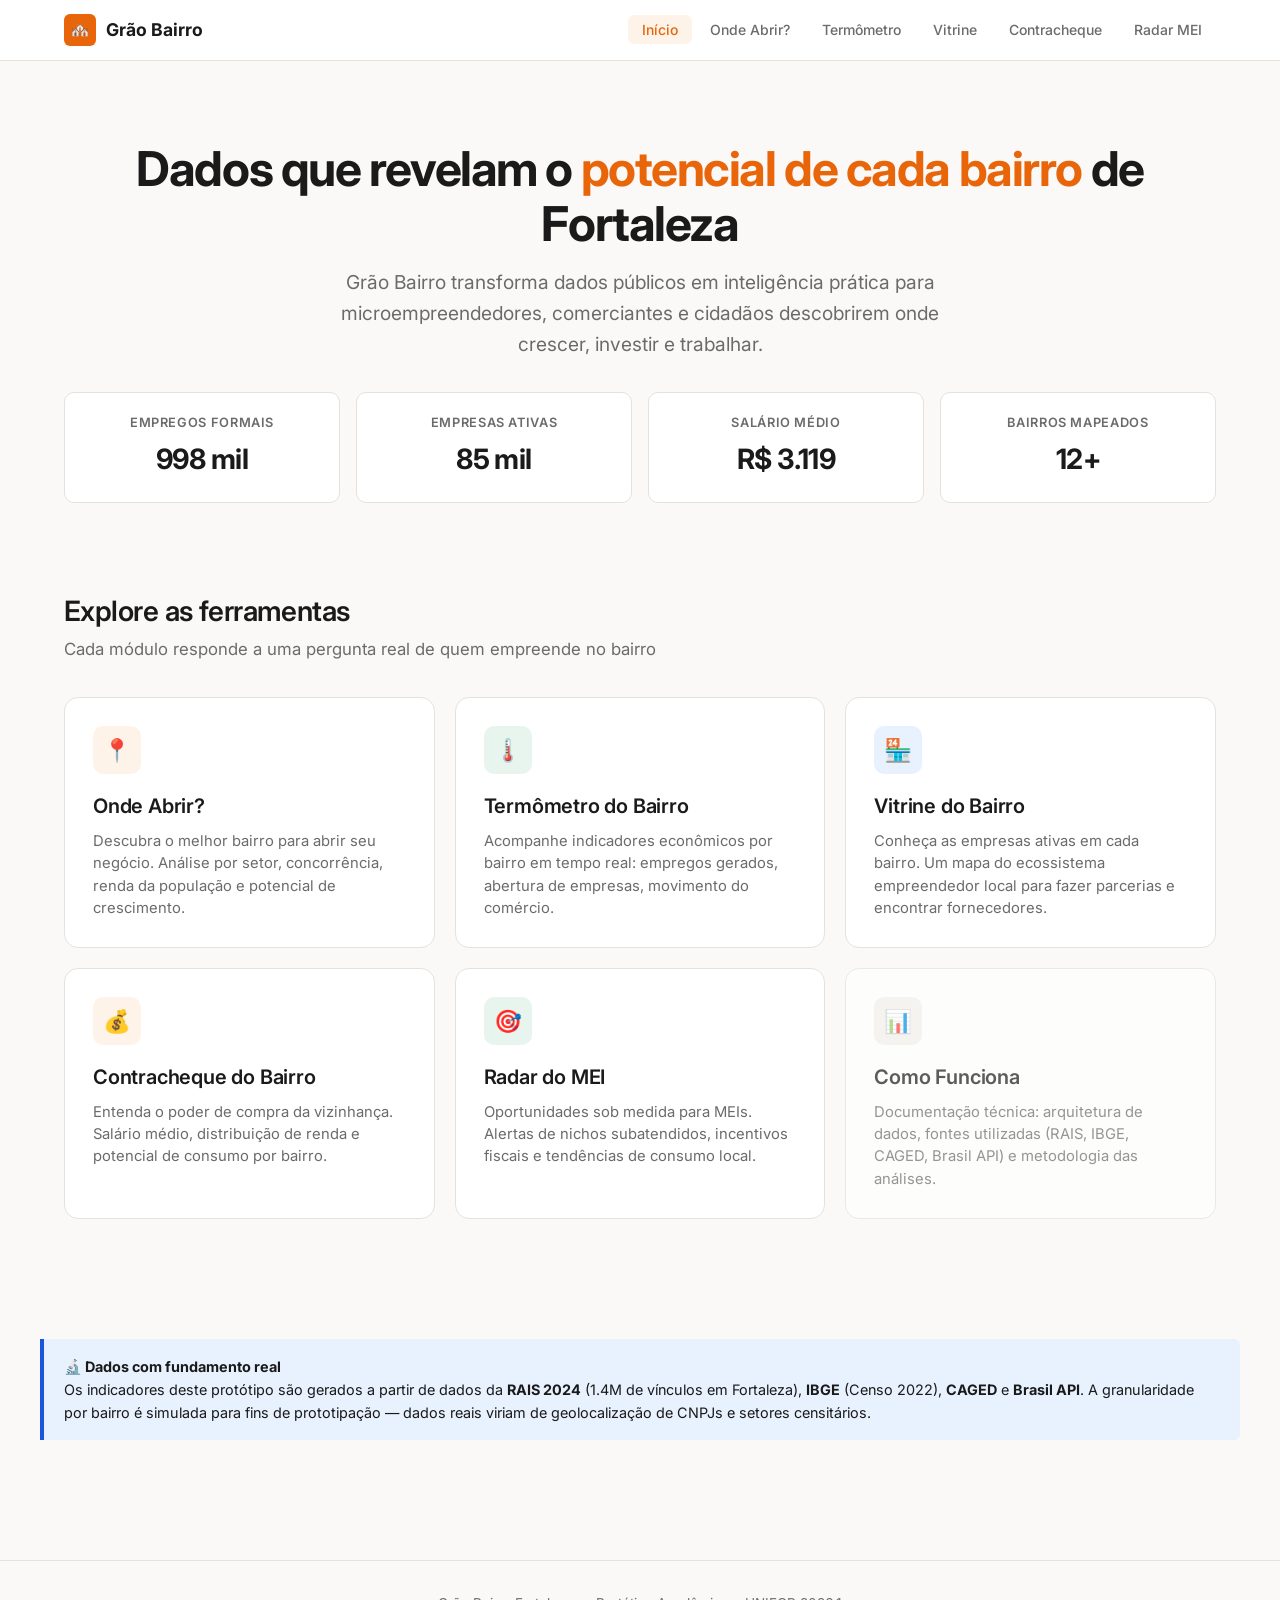
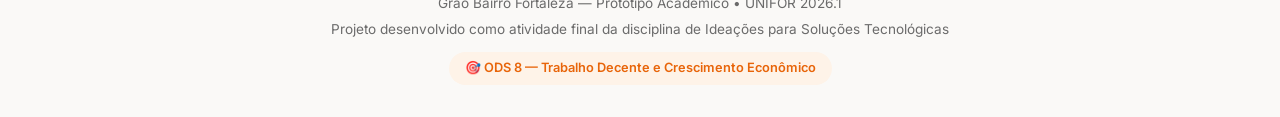
==== index.html @ 5e3f8899 "🚀 Protótipo Grão Bairro Fortaleza — v1 Landing + 5 ferramentas interativas: - Onde Abrir? (recomenda" ====
<!DOCTYPE html>
<html lang="pt-BR">
<head>
  <meta charset="UTF-8">
  <meta name="viewport" content="width=device-width, initial-scale=1.0">
  <title>Grão Bairro Fortaleza — Inteligência de Bairros</title>
  <link rel="preconnect" href="https://fonts.googleapis.com">
  <link href="https://fonts.googleapis.com/css2?family=Inter:wght@400;500;600;700&display=swap" rel="stylesheet">
  <link rel="stylesheet" href="css/style.css">
</head>
<body>

<nav class="navbar">
  <div class="container">
    <a href="index.html" class="nav-brand">
      <span class="logo-icon">🏘️</span>
      Grão Bairro
    </a>
    <ul class="nav-links">
      <li><a href="index.html">Início</a></li>
      <li><a href="onde-abrir.html">Onde Abrir?</a></li>
      <li><a href="termometro.html">Termômetro</a></li>
      <li><a href="vitrine.html">Vitrine</a></li>
      <li><a href="contracheque.html">Contracheque</a></li>
      <li><a href="radar-mei.html">Radar MEI</a></li>
    </ul>
  </div>
</nav>

<section class="hero">
  <div class="container">
    <h1>Dados que revelam o <span class="accent">potencial de cada bairro</span> de Fortaleza</h1>
    <p>Grão Bairro transforma dados públicos em inteligência prática para microempreendedores, comerciantes e cidadãos descobrirem onde crescer, investir e trabalhar.</p>
    <div class="stat-row">
      <div class="stat-card">
        <div class="stat-label">Empregos Formais</div>
        <div class="stat-value">998 mil</div>
      </div>
      <div class="stat-card">
        <div class="stat-label">Empresas Ativas</div>
        <div class="stat-value">85 mil</div>
      </div>
      <div class="stat-card">
        <div class="stat-label">Salário Médio</div>
        <div class="stat-value">R$ 3.119</div>
      </div>
      <div class="stat-card">
        <div class="stat-label">Bairros Mapeados</div>
        <div class="stat-value">12+</div>
      </div>
    </div>
  </div>
</section>

<section class="container">
  <h2 class="section-title">Explore as ferramentas</h2>
  <p class="section-subtitle">Cada módulo responde a uma pergunta real de quem empreende no bairro</p>

  <div class="card-grid">

    <a href="onde-abrir.html" class="card">
      <div class="card-icon" style="background:var(--color-accent-light);">📍</div>
      <h3>Onde Abrir?</h3>
      <p>Descubra o melhor bairro para abrir seu negócio. Análise por setor, concorrência, renda da população e potencial de crescimento.</p>
    </a>

    <a href="termometro.html" class="card">
      <div class="card-icon" style="background:var(--color-green-light);">🌡️</div>
      <h3>Termômetro do Bairro</h3>
      <p>Acompanhe indicadores econômicos por bairro em tempo real: empregos gerados, abertura de empresas, movimento do comércio.</p>
    </a>

    <a href="vitrine.html" class="card">
      <div class="card-icon" style="background:var(--color-blue-light);">🏪</div>
      <h3>Vitrine do Bairro</h3>
      <p>Conheça as empresas ativas em cada bairro. Um mapa do ecossistema empreendedor local para fazer parcerias e encontrar fornecedores.</p>
    </a>

    <a href="contracheque.html" class="card">
      <div class="card-icon" style="background:var(--color-accent-light);">💰</div>
      <h3>Contracheque do Bairro</h3>
      <p>Entenda o poder de compra da vizinhança. Salário médio, distribuição de renda e potencial de consumo por bairro.</p>
    </a>

    <a href="radar-mei.html" class="card">
      <div class="card-icon" style="background:var(--color-green-light);">🎯</div>
      <h3>Radar do MEI</h3>
      <p>Oportunidades sob medida para MEIs. Alertas de nichos subatendidos, incentivos fiscais e tendências de consumo local.</p>
    </a>

    <a href="/docs/arquitetura-dados.md" class="card" style="opacity:0.7;">
      <div class="card-icon" style="background:var(--color-surface-alt);">📊</div>
      <h3>Como Funciona</h3>
      <p>Documentação técnica: arquitetura de dados, fontes utilizadas (RAIS, IBGE, CAGED, Brasil API) e metodologia das análises.</p>
    </a>

  </div>
</section>

<section class="container" style="padding:40px 0;">
  <div class="info-box">
    <strong>🔬 Dados com fundamento real</strong><br>
    Os indicadores deste protótipo são gerados a partir de dados da <strong>RAIS 2024</strong> (1.4M de vínculos em Fortaleza), <strong>IBGE</strong> (Censo 2022), <strong>CAGED</strong> e <strong>Brasil API</strong>. A granularidade por bairro é simulada para fins de prototipação — dados reais viriam de geolocalização de CNPJs e setores censitários.
  </div>
</section>

<footer class="footer">
  <div class="container">
    <p>Grão Bairro Fortaleza — Protótipo Acadêmico • UNIFOR 2026.1</p>
    <p style="margin-top:4px;">Projeto desenvolvido como atividade final da disciplina de Ideações para Soluções Tecnológicas</p>
    <span class="ods-badge">🎯 ODS 8 — Trabalho Decente e Crescimento Econômico</span>
  </div>
</footer>

<script src="js/main.js"></script>
</body>
</html>
---- css/style.css ----
/* =========================================
   Grão Bairro Fortaleza — Design System
   Clean, profissional, com toque brasileiro
   ========================================= */

:root {
  --color-bg: #faf9f7;
  --color-surface: #ffffff;
  --color-surface-alt: #f3f1ed;
  --color-text: #1a1a1a;
  --color-text-secondary: #6b6b6b;
  --color-accent: #e8650a;
  --color-accent-hover: #c75508;
  --color-accent-light: #fef3e8;
  --color-green: #0a7c42;
  --color-green-light: #e8f5ee;
  --color-blue: #1a56db;
  --color-blue-light: #e8f1fe;
  --color-red: #c81e1e;
  --color-red-light: #fde8e8;
  --color-border: #e5e2db;
  --color-border-light: #f0ede8;

  --font-sans: 'Inter', system-ui, -apple-system, sans-serif;
  --font-mono: 'JetBrains Mono', 'Fira Code', monospace;

  --radius-sm: 6px;
  --radius: 10px;
  --radius-lg: 14px;

  --shadow-sm: 0 1px 2px rgba(0,0,0,0.04);
  --shadow: 0 1px 3px rgba(0,0,0,0.06), 0 1px 2px rgba(0,0,0,0.04);
  --shadow-lg: 0 4px 16px rgba(0,0,0,0.08);

  --max-width: 1200px;
}

* {
  margin: 0;
  padding: 0;
  box-sizing: border-box;
}

html {
  font-size: 16px;
  scroll-behavior: smooth;
}

body {
  font-family: var(--font-sans);
  color: var(--color-text);
  background: var(--color-bg);
  line-height: 1.6;
  -webkit-font-smoothing: antialiased;
}

/* Typography */
h1 { font-size: 2.5rem; font-weight: 700; letter-spacing: -0.03em; line-height: 1.15; }
h2 { font-size: 1.75rem; font-weight: 600; letter-spacing: -0.02em; line-height: 1.2; }
h3 { font-size: 1.25rem; font-weight: 600; letter-spacing: -0.01em; }
p { color: var(--color-text-secondary); }

/* Layout */
.container {
  max-width: var(--max-width);
  margin: 0 auto;
  padding: 0 24px;
}

/* Header / Navigation */
.navbar {
  background: var(--color-surface);
  border-bottom: 1px solid var(--color-border);
  position: sticky;
  top: 0;
  z-index: 100;
  backdrop-filter: blur(12px);
  background: rgba(255,255,255,0.92);
}

.navbar .container {
  display: flex;
  align-items: center;
  justify-content: space-between;
  height: 60px;
}

.nav-brand {
  display: flex;
  align-items: center;
  gap: 10px;
  text-decoration: none;
  color: var(--color-text);
  font-weight: 700;
  font-size: 1.1rem;
}

.nav-brand .logo-icon {
  width: 32px;
  height: 32px;
  background: var(--color-accent);
  border-radius: var(--radius-sm);
  display: flex;
  align-items: center;
  justify-content: center;
  color: white;
  font-size: 1rem;
}

.nav-links {
  display: flex;
  gap: 4px;
  list-style: none;
}

.nav-links a {
  text-decoration: none;
  color: var(--color-text-secondary);
  padding: 6px 14px;
  border-radius: var(--radius-sm);
  font-size: 0.875rem;
  font-weight: 500;
  transition: all 0.15s;
}

.nav-links a:hover,
.nav-links a.active {
  color: var(--color-accent);
  background: var(--color-accent-light);
}

/* Hero */
.hero {
  padding: 80px 0 60px;
  text-align: center;
}

.hero h1 {
  font-size: 3rem;
  margin-bottom: 16px;
}

.hero h1 .accent { color: var(--color-accent); }

.hero p {
  font-size: 1.2rem;
  max-width: 640px;
  margin: 0 auto 32px;
}

/* Cards grid */
.card-grid {
  display: grid;
  grid-template-columns: repeat(auto-fill, minmax(340px, 1fr));
  gap: 20px;
  padding: 10px 0 60px;
}

.card {
  background: var(--color-surface);
  border: 1px solid var(--color-border);
  border-radius: var(--radius-lg);
  padding: 28px;
  transition: all 0.2s;
  text-decoration: none;
  color: inherit;
  display: block;
}

.card:hover {
  border-color: var(--color-accent);
  box-shadow: var(--shadow-lg);
  transform: translateY(-2px);
}

.card-icon {
  width: 48px;
  height: 48px;
  border-radius: var(--radius);
  display: flex;
  align-items: center;
  justify-content: center;
  font-size: 1.4rem;
  margin-bottom: 16px;
}

.card h3 { margin-bottom: 8px; }
.card p { font-size: 0.925rem; line-height: 1.5; }

/* Stat Cards */
.stat-row {
  display: grid;
  grid-template-columns: repeat(auto-fit, minmax(200px, 1fr));
  gap: 16px;
  margin: 32px 0;
}

.stat-card {
  background: var(--color-surface);
  border: 1px solid var(--color-border);
  border-radius: var(--radius);
  padding: 20px;
}

.stat-card .stat-value {
  font-size: 1.75rem;
  font-weight: 700;
  letter-spacing: -0.02em;
  color: var(--color-text);
}

.stat-card .stat-label {
  font-size: 0.8rem;
  color: var(--color-text-secondary);
  text-transform: uppercase;
  letter-spacing: 0.05em;
  font-weight: 600;
  margin-bottom: 4px;
}

/* Section */
.section {
  padding: 48px 0;
}

.section-title {
  margin-bottom: 8px;
}

.section-subtitle {
  color: var(--color-text-secondary);
  margin-bottom: 24px;
  font-size: 1.05rem;
}

/* Table-like displays */
.data-table {
  width: 100%;
  border-collapse: collapse;
  background: var(--color-surface);
  border-radius: var(--radius);
  overflow: hidden;
  border: 1px solid var(--color-border);
}

.data-table th,
.data-table td {
  padding: 12px 16px;
  text-align: left;
  font-size: 0.9rem;
}

.data-table th {
  background: var(--color-surface-alt);
  font-weight: 600;
  font-size: 0.8rem;
  text-transform: uppercase;
  letter-spacing: 0.05em;
  color: var(--color-text-secondary);
}

.data-table tr:not(:last-child) td {
  border-bottom: 1px solid var(--color-border-light);
}

/* Badge */
.badge {
  display: inline-block;
  padding: 3px 10px;
  border-radius: 20px;
  font-size: 0.75rem;
  font-weight: 600;
}

.badge-green { background: var(--color-green-light); color: var(--color-green); }
.badge-blue { background: var(--color-blue-light); color: var(--color-blue); }
.badge-orange { background: var(--color-accent-light); color: var(--color-accent); }
.badge-red { background: var(--color-red-light); color: var(--color-red); }

/* Score bar */
.score-bar {
  height: 8px;
  background: var(--color-surface-alt);
  border-radius: 4px;
  overflow: hidden;
}

.score-fill {
  height: 100%;
  border-radius: 4px;
  transition: width 0.5s ease;
}

.score-green { background: var(--color-green); }
.score-blue { background: var(--color-blue); }
.score-orange { background: var(--color-accent); }

/* Page header */
.page-header {
  padding: 48px 0 32px;
  border-bottom: 1px solid var(--color-border);
  margin-bottom: 32px;
}

.page-header h1 { margin-bottom: 8px; }
.page-header .breadcrumb {
  font-size: 0.85rem;
  color: var(--color-text-secondary);
  margin-bottom: 4px;
}
.page-header .breadcrumb a {
  color: var(--color-accent);
  text-decoration: none;
}

/* Filter bar */
.filter-bar {
  display: flex;
  gap: 12px;
  flex-wrap: wrap;
  margin-bottom: 24px;
}

.filter-btn {
  padding: 8px 18px;
  border: 1px solid var(--color-border);
  border-radius: 20px;
  background: var(--color-surface);
  font-size: 0.85rem;
  cursor: pointer;
  font-family: var(--font-sans);
  color: var(--color-text-secondary);
  transition: all 0.15s;
}

.filter-btn:hover { border-color: var(--color-accent); color: var(--color-accent); }
.filter-btn.active { background: var(--color-accent); color: white; border-color: var(--color-accent); }

/* Chart placeholder */
.chart-box {
  background: var(--color-surface);
  border: 1px solid var(--color-border);
  border-radius: var(--radius);
  padding: 24px;
  margin-bottom: 20px;
}

.chart-box h3 {
  font-size: 0.95rem;
  color: var(--color-text-secondary);
  margin-bottom: 16px;
  font-weight: 600;
}

/* Footer */
.footer {
  border-top: 1px solid var(--color-border);
  padding: 32px 0;
  text-align: center;
  color: var(--color-text-secondary);
  font-size: 0.85rem;
  margin-top: 60px;
}

.footer .ods-badge {
  display: inline-block;
  padding: 6px 16px;
  background: var(--color-accent-light);
  color: var(--color-accent);
  border-radius: 20px;
  font-weight: 600;
  font-size: 0.8rem;
  margin-top: 12px;
}

/* Responsive */
@media (max-width: 768px) {
  .hero h1 { font-size: 2rem; }
  .hero p { font-size: 1rem; }
  .card-grid { grid-template-columns: 1fr; }
  .stat-row { grid-template-columns: 1fr 1fr; }
  .nav-links { display: none; }
}

/* Utility */
.text-center { text-align: center; }
.mt-16 { margin-top: 16px; }
.mt-32 { margin-top: 32px; }
.mb-16 { margin-bottom: 16px; }
.mb-32 { margin-bottom: 32px; }

/* Highlight number */
.num-highlight {
  color: var(--color-accent);
  font-weight: 700;
}

/* Info box */
.info-box {
  background: var(--color-blue-light);
  border-left: 4px solid var(--color-blue);
  padding: 16px 20px;
  border-radius: 0 var(--radius-sm) var(--radius-sm) 0;
  margin: 20px 0;
  font-size: 0.9rem;
  color: var(--color-text);
}

/* Select / Input */
.form-select {
  padding: 10px 16px;
  border: 1px solid var(--color-border);
  border-radius: var(--radius-sm);
  font-family: var(--font-sans);
  font-size: 0.9rem;
  background: var(--color-surface);
  color: var(--color-text);
  cursor: pointer;
}

.form-select:focus {
  outline: none;
  border-color: var(--color-accent);
  box-shadow: 0 0 0 3px var(--color-accent-light);
}
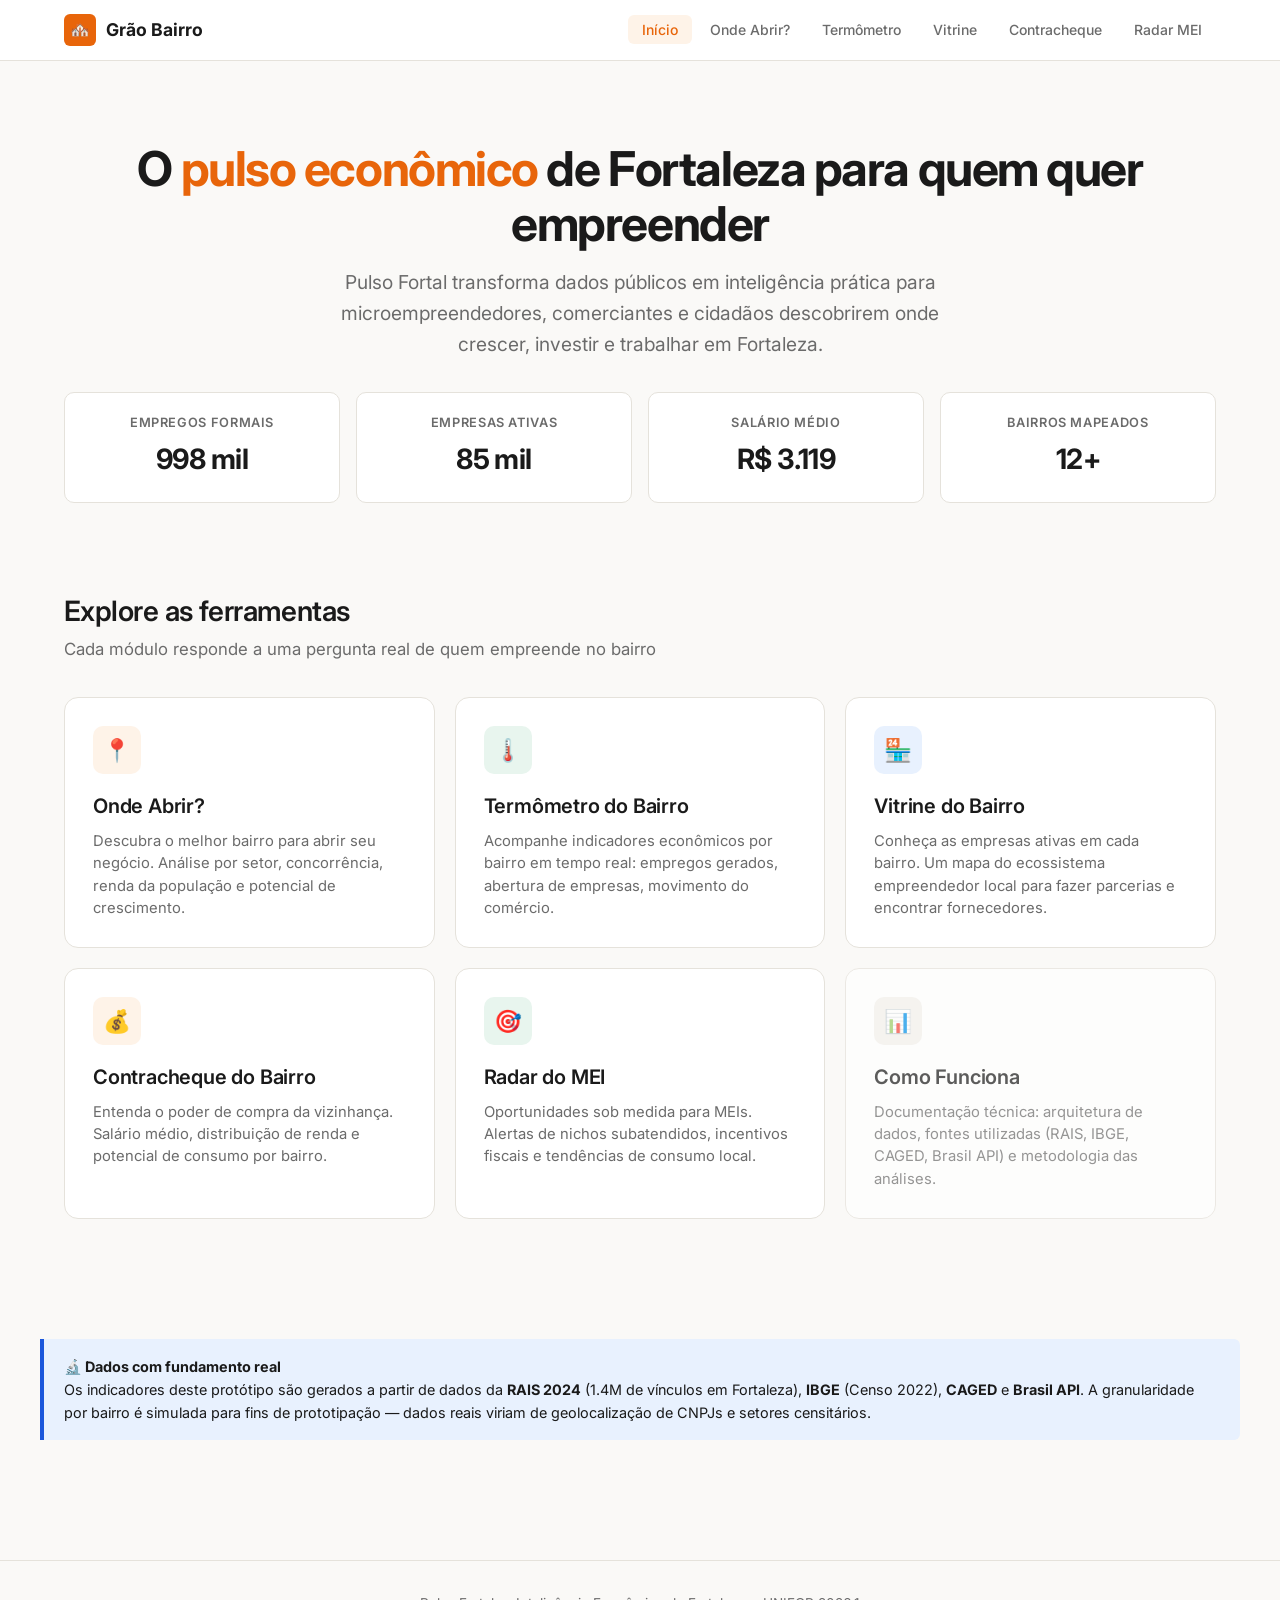
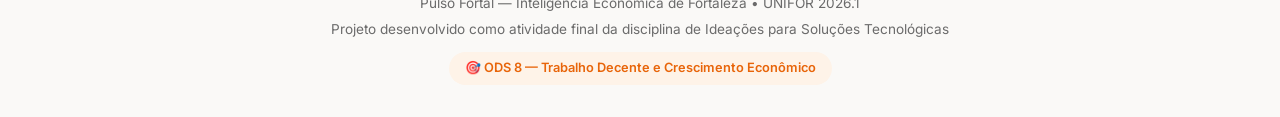
==== commit 3e4535b7: "Renomeia para Pulso Fortal" ====
--- a/index.html
+++ b/index.html
@@ -3,7 +3,7 @@
 <head>
   <meta charset="UTF-8">
   <meta name="viewport" content="width=device-width, initial-scale=1.0">
-  <title>Grão Bairro Fortaleza — Inteligência de Bairros</title>
+  <title>Pulso Fortal — Inteligência Econômica de Fortaleza</title>
   <link rel="preconnect" href="https://fonts.googleapis.com">
   <link href="https://fonts.googleapis.com/css2?family=Inter:wght@400;500;600;700&display=swap" rel="stylesheet">
   <link rel="stylesheet" href="css/style.css">
@@ -29,8 +29,8 @@
 
 <section class="hero">
   <div class="container">
-    <h1>Dados que revelam o <span class="accent">potencial de cada bairro</span> de Fortaleza</h1>
-    <p>Grão Bairro transforma dados públicos em inteligência prática para microempreendedores, comerciantes e cidadãos descobrirem onde crescer, investir e trabalhar.</p>
+    <h1>O <span class="accent">pulso econômico</span> de Fortaleza para quem quer empreender</h1>
+    <p>Pulso Fortal transforma dados públicos em inteligência prática para microempreendedores, comerciantes e cidadãos descobrirem onde crescer, investir e trabalhar em Fortaleza.</p>
     <div class="stat-row">
       <div class="stat-card">
         <div class="stat-label">Empregos Formais</div>
@@ -106,7 +106,7 @@
 
 <footer class="footer">
   <div class="container">
-    <p>Grão Bairro Fortaleza — Protótipo Acadêmico • UNIFOR 2026.1</p>
+    <p>Pulso Fortal — Inteligência Econômica de Fortaleza • UNIFOR 2026.1</p>
     <p style="margin-top:4px;">Projeto desenvolvido como atividade final da disciplina de Ideações para Soluções Tecnológicas</p>
     <span class="ods-badge">🎯 ODS 8 — Trabalho Decente e Crescimento Econômico</span>
   </div>
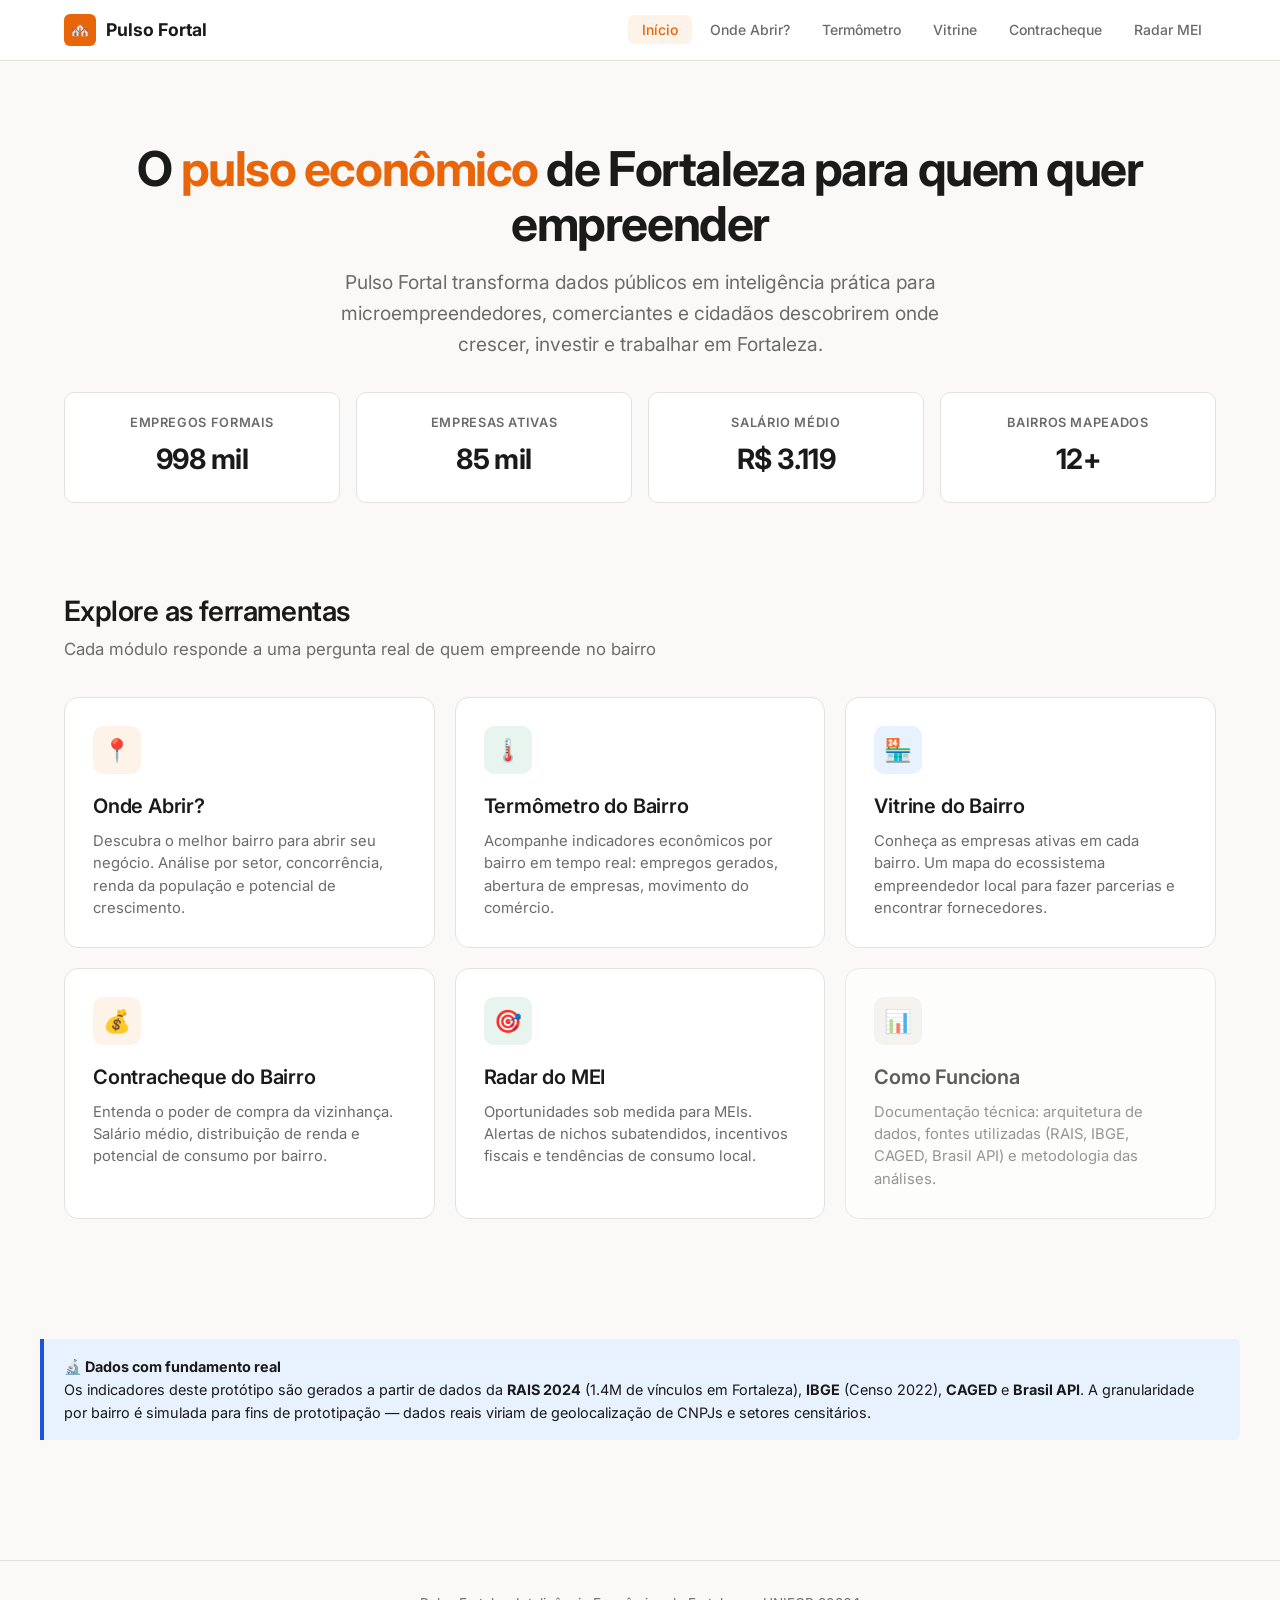
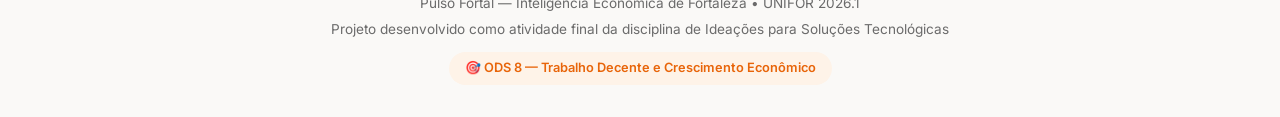
==== commit c2a95129: "Remove referências a Grão Bairro — tudo vira Pulso Fortal" ====
--- a/index.html
+++ b/index.html
@@ -14,7 +14,7 @@
   <div class="container">
     <a href="index.html" class="nav-brand">
       <span class="logo-icon">🏘️</span>
-      Grão Bairro
+      Pulso Fortal
     </a>
     <ul class="nav-links">
       <li><a href="index.html">Início</a></li>
--- a/css/style.css
+++ b/css/style.css
@@ -1,5 +1,5 @@
 /* =========================================
-   Grão Bairro Fortaleza — Design System
+   Pulso Fortal — Design System
    Clean, profissional, com toque brasileiro
    ========================================= */
 
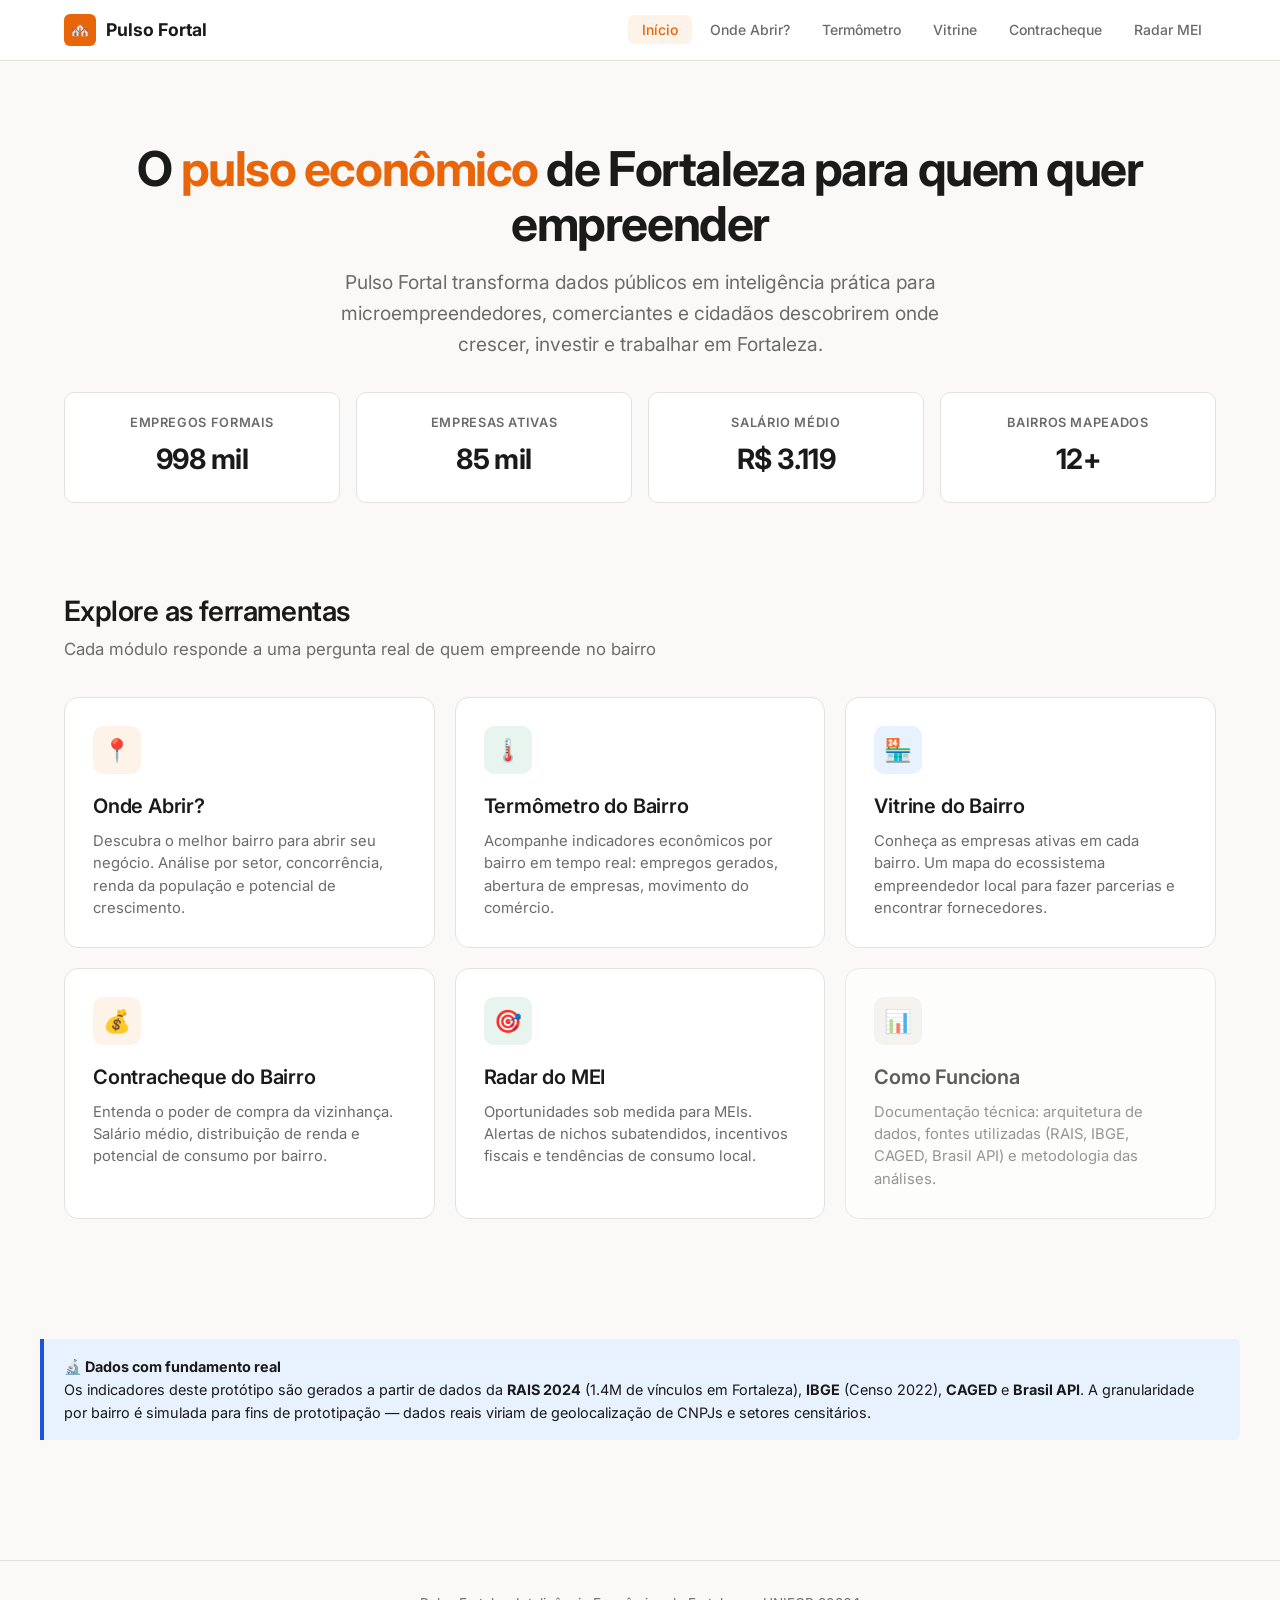
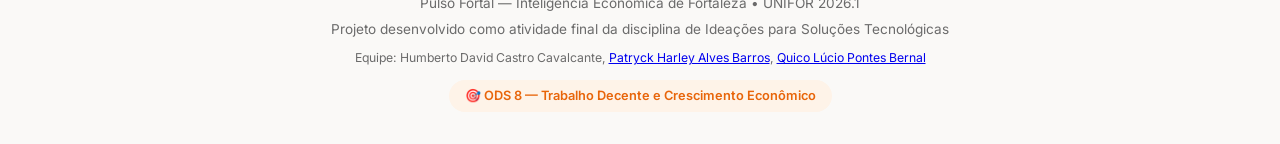
==== commit 740f28cf: "docs: remove anexos, atualiza equipe na capa e no prototipo" ====
--- a/index.html
+++ b/index.html
@@ -108,6 +108,7 @@
   <div class="container">
     <p>Pulso Fortal — Inteligência Econômica de Fortaleza • UNIFOR 2026.1</p>
     <p style="margin-top:4px;">Projeto desenvolvido como atividade final da disciplina de Ideações para Soluções Tecnológicas</p>
+    <p style="margin-top:8px;font-size:0.9em;">Equipe: Humberto David Castro Cavalcante, <a href="https://www.linkedin.com/in/patryckharley/" target="_blank">Patryck Harley Alves Barros</a>, <a href="https://www.linkedin.com/in/quico-bernal-%F0%9F%8F%B3%EF%B8%8F%E2%80%8D%F0%9F%8C%88-299121204" target="_blank">Quico Lúcio Pontes Bernal</a></p>
     <span class="ods-badge">🎯 ODS 8 — Trabalho Decente e Crescimento Econômico</span>
   </div>
 </footer>
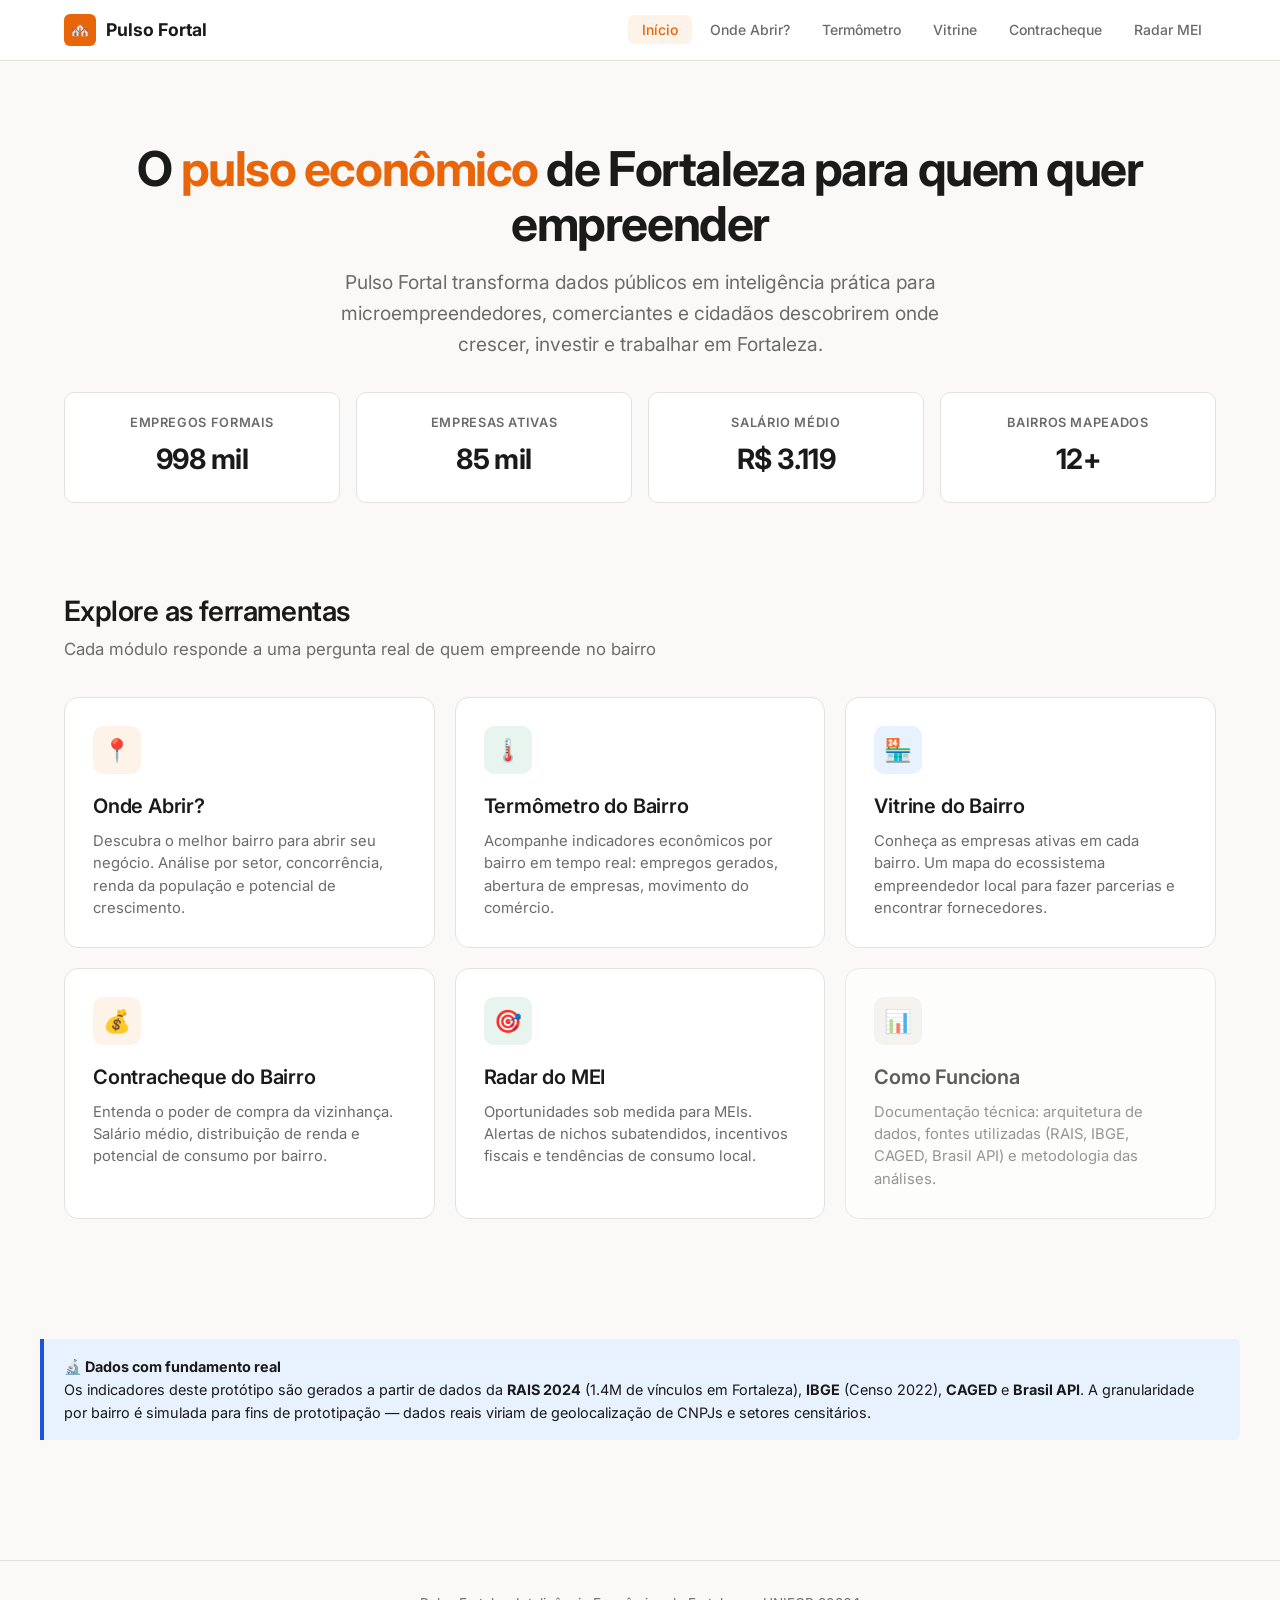
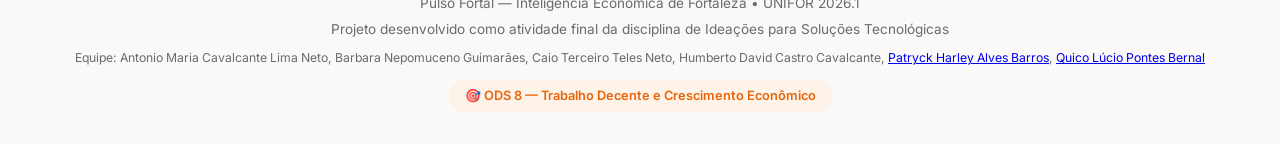
==== commit 169807e8: "docs: adiciona integrantes restantes a capa e prototipo" ====
--- a/index.html
+++ b/index.html
@@ -108,7 +108,7 @@
   <div class="container">
     <p>Pulso Fortal — Inteligência Econômica de Fortaleza • UNIFOR 2026.1</p>
     <p style="margin-top:4px;">Projeto desenvolvido como atividade final da disciplina de Ideações para Soluções Tecnológicas</p>
-    <p style="margin-top:8px;font-size:0.9em;">Equipe: Humberto David Castro Cavalcante, <a href="https://www.linkedin.com/in/patryckharley/" target="_blank">Patryck Harley Alves Barros</a>, <a href="https://www.linkedin.com/in/quico-bernal-%F0%9F%8F%B3%EF%B8%8F%E2%80%8D%F0%9F%8C%88-299121204" target="_blank">Quico Lúcio Pontes Bernal</a></p>
+    <p style="margin-top:8px;font-size:0.9em;">Equipe: Antonio Maria Cavalcante Lima Neto, Barbara Nepomuceno Guimarães, Caio Terceiro Teles Neto, Humberto David Castro Cavalcante, <a href="https://www.linkedin.com/in/patryckharley/" target="_blank">Patryck Harley Alves Barros</a>, <a href="https://www.linkedin.com/in/quico-bernal-%F0%9F%8F%B3%EF%B8%8F%E2%80%8D%F0%9F%8C%88-299121204" target="_blank">Quico Lúcio Pontes Bernal</a></p>
     <span class="ods-badge">🎯 ODS 8 — Trabalho Decente e Crescimento Econômico</span>
   </div>
 </footer>
